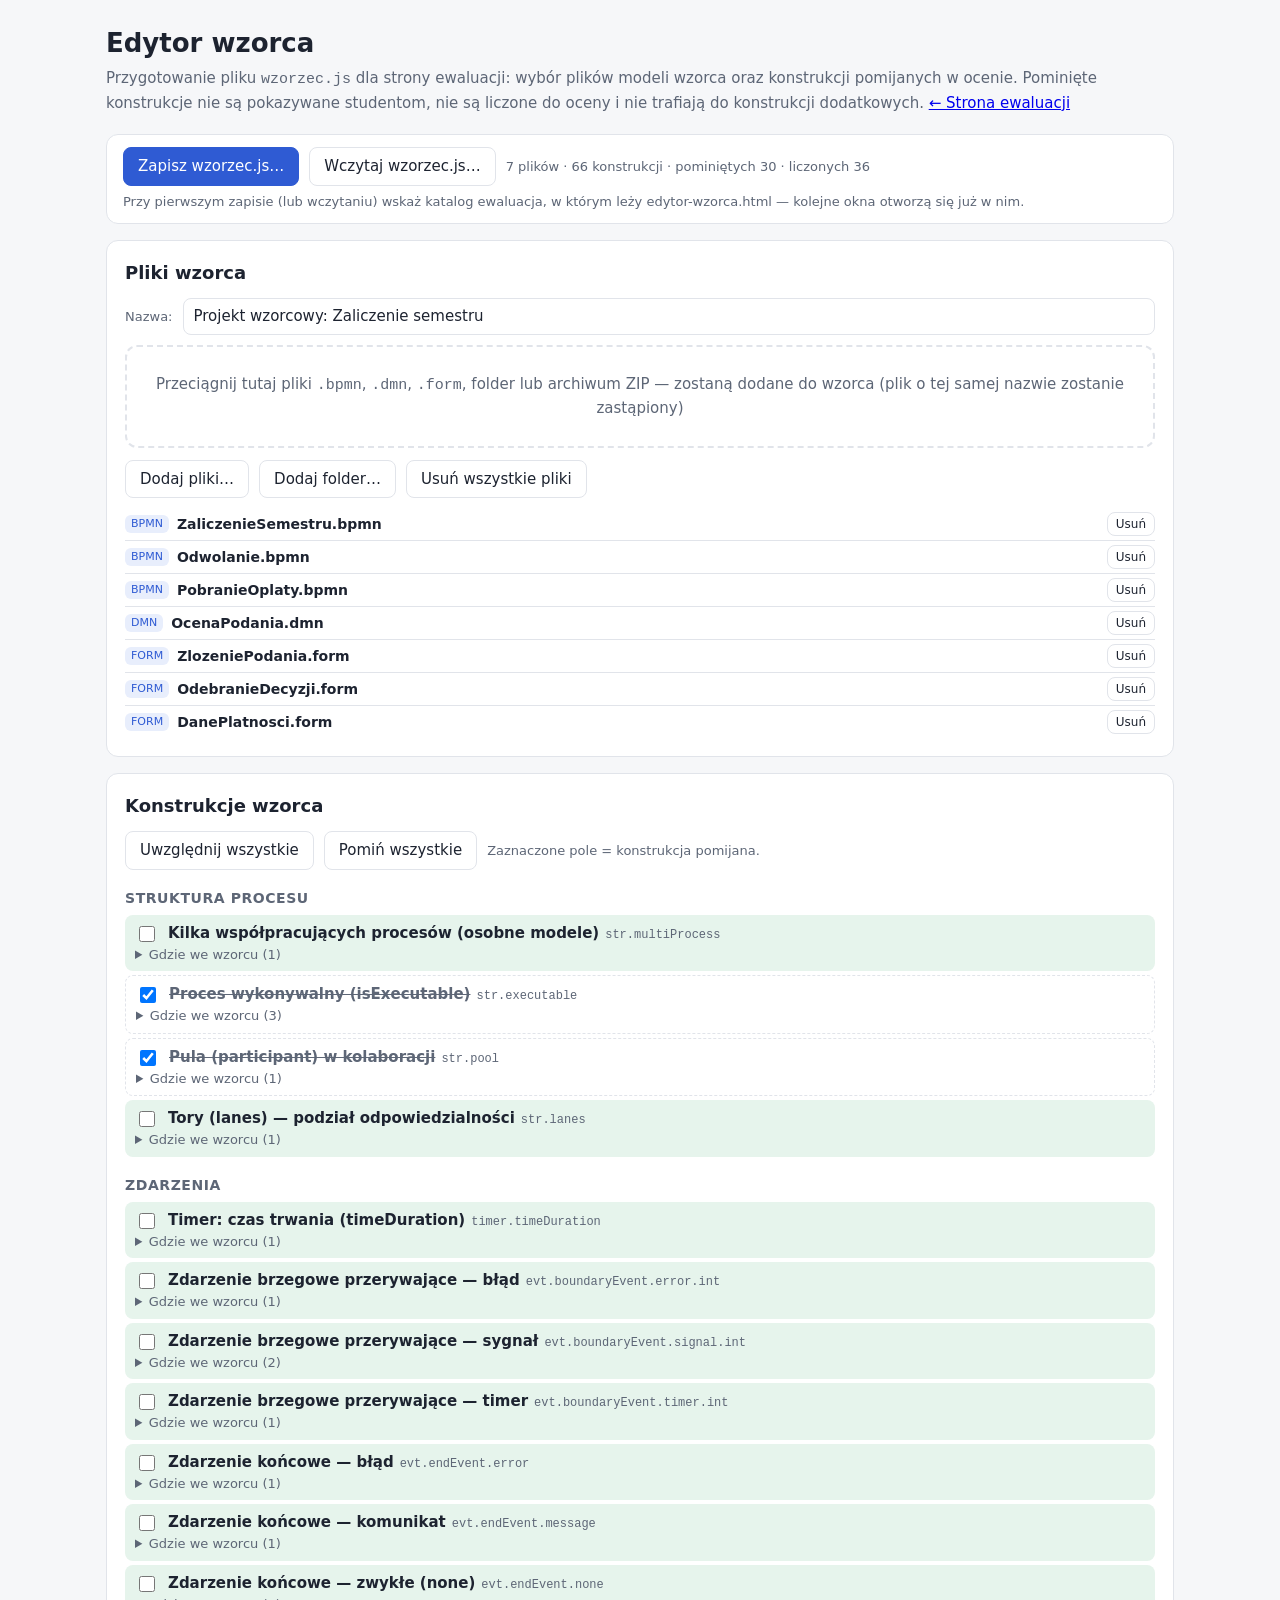
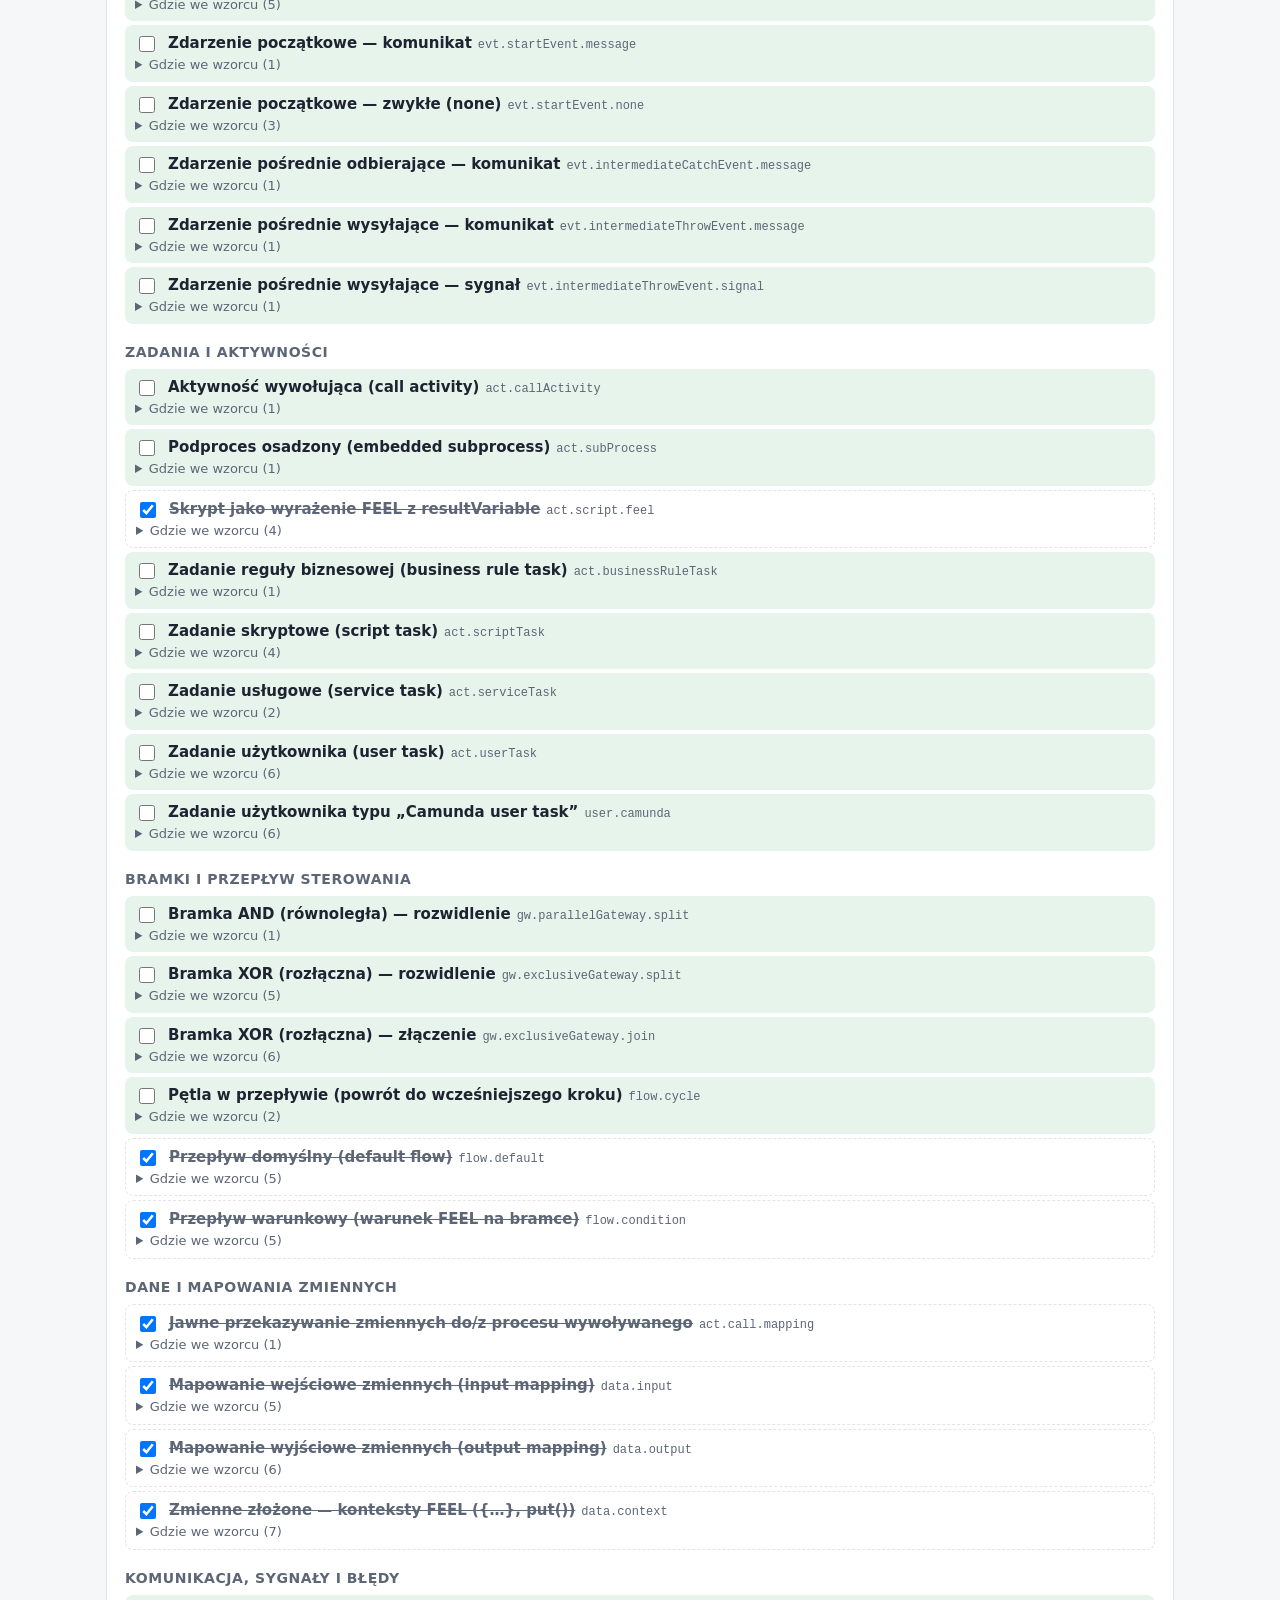
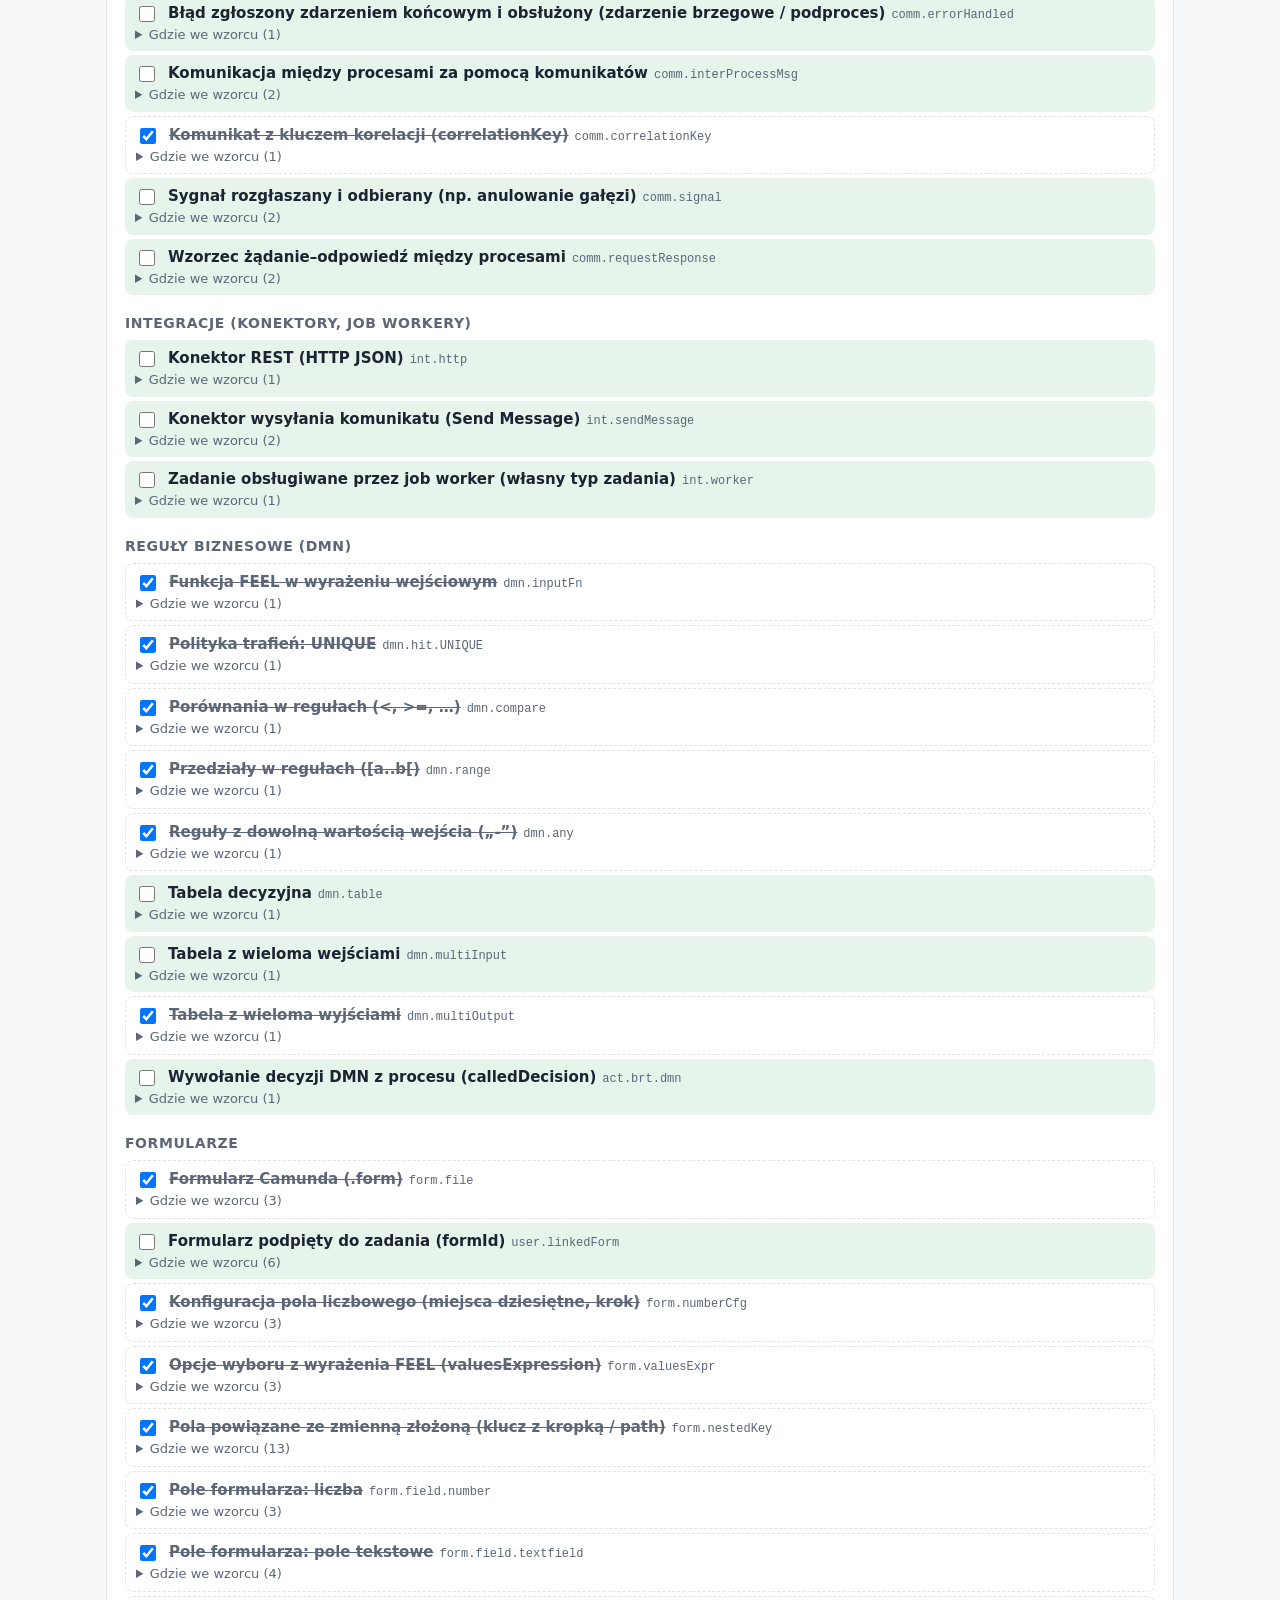
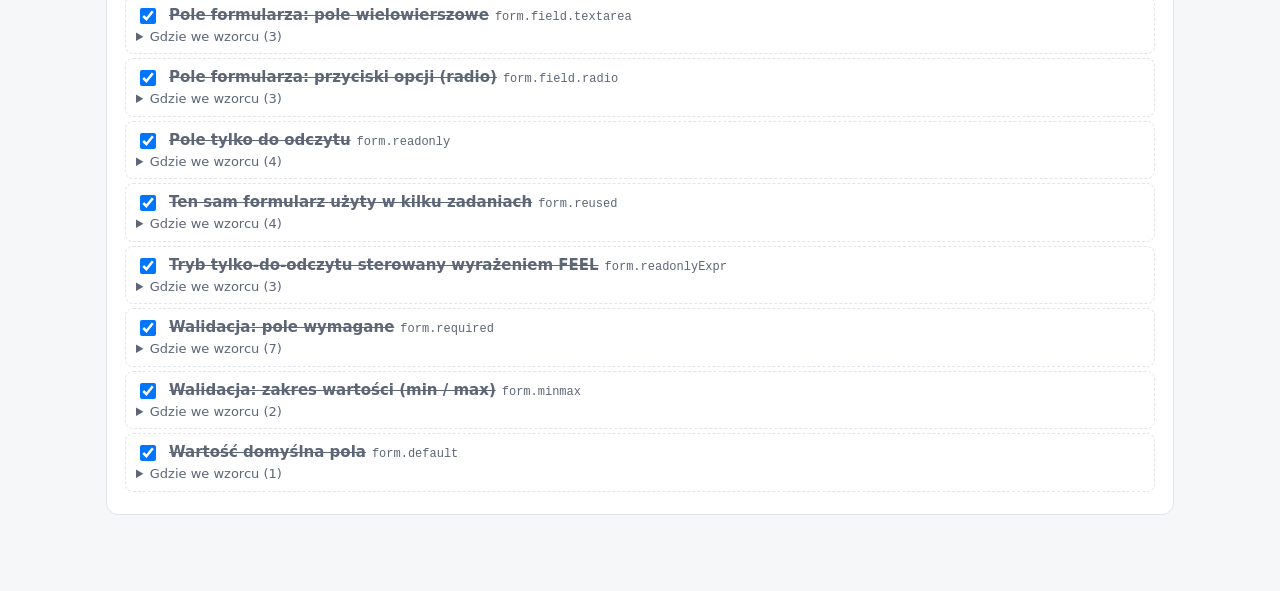
==== ewaluacja/edytor-wzorca.html @ 4341413c "ewaluacja" ====
<!doctype html>
<html lang="pl">
<head>
<meta charset="utf-8">
<meta name="viewport" content="width=device-width, initial-scale=1">
<title>Edytor wzorca</title>
<link rel="stylesheet" href="style.css">
</head>
<body>
<main>
  <h1>Edytor wzorca</h1>
  <p class="lead">Przygotowanie pliku <code>wzorzec.js</code> dla strony ewaluacji: wybór plików modeli wzorca oraz konstrukcji pomijanych w ocenie. Pominięte konstrukcje nie są pokazywane studentom, nie są liczone do oceny i nie trafiają do konstrukcji dodatkowych. <a href="index.html">← Strona ewaluacji</a></p>

  <div class="toolbar">
    <div class="row">
      <button type="button" class="primary" id="btnSave">Zapisz wzorzec.js…</button>
      <button type="button" id="btnOpen">Wczytaj wzorzec.js…</button>
      <input id="inJs" type="file" accept=".js">
      <span class="muted" id="summary"></span>
      <span class="dirty hidden" id="dirty">● niezapisane zmiany</span>
    </div>
    <div class="muted" id="saveInfo" style="margin-top:6px"></div>
    <div class="muted hidden" id="pathBox" style="margin-top:6px">
      Docelowy plik: <code id="targetPath"></code>
      <button type="button" id="btnCopyPath">Kopiuj ścieżkę</button>
      <span id="copyInfo"></span>
    </div>
    <details id="ffHelp" class="muted hidden" style="margin-top:6px">
      <summary>Jak wybrać miejsce zapisu w Firefoksie / Safari?</summary>
      <p><b>Firefox — włączenie pytania o miejsce zapisu:</b></p>
      <ol>
        <li>Otwórz <b>Ustawienia</b> (menu ☰ → Ustawienia) albo wpisz w pasku adresu <code>about:preferences#general</code>.</li>
        <li>W sekcji <b>Ogólne → Pliki i aplikacje → Pobieranie</b> zaznacz <b>„Pytaj, gdzie zapisać każdy plik”</b>.</li>
        <li>Wróć tutaj i kliknij <b>Zapisz wzorzec.js…</b>. Firefox nie pozwala stronie ustawić katalogu w oknie zapisu,
          dlatego przy kliknięciu strona <b>kopiuje do schowka pełną ścieżkę</b> pliku docelowego (pokazaną wyżej).
          W oknie zapisu wklej ją (Ctrl+V) w pole <b>Nazwa pliku</b>, naciśnij Enter i potwierdź zastąpienie pliku.</li>
        <li>Firefox zapamiętuje ostatnio użyty katalog, więc kolejne okna zwykle otworzą się już w <code>ewaluacja</code>
          (chyba że w międzyczasie zapiszesz coś w innym miejscu).</li>
      </ol>
      <p><b>Firefox — wyłączenie (powrót do zapisu w Pobranych):</b> w tym samym miejscu odznacz „Pytaj, gdzie zapisać każdy plik”
        (Firefox wróci do opcji „Zapisuj pliki do” z wybranym folderem).</p>
      <p><b>Safari:</b> Safari → Ustawienia → Ogólne → <b>Lokalizacja pobieranych plików</b>: ustaw „Pytaj przy każdym pobieraniu”,
        a po zapisie przywróć „Pobrane”.</p>
    </details>
  </div>

  <section class="card">
    <h2>Pliki wzorca</h2>
    <div class="row" style="margin-bottom:10px">
      <label for="nazwa" class="muted">Nazwa:</label>
      <input type="text" id="nazwa">
    </div>
    <div id="drop" class="drop">Przeciągnij tutaj pliki <code>.bpmn</code>, <code>.dmn</code>, <code>.form</code>, folder lub archiwum ZIP — zostaną dodane do wzorca (plik o tej samej nazwie zostanie zastąpiony)</div>
    <div class="row">
      <label class="btn" for="inFiles">Dodaj pliki…</label>
      <input id="inFiles" type="file" multiple accept=".bpmn,.dmn,.form,.zip">
      <label class="btn" for="inDir">Dodaj folder…</label>
      <input id="inDir" type="file" webkitdirectory multiple>
      <button type="button" id="btnClearFiles">Usuń wszystkie pliki</button>
    </div>
    <ul class="files" id="files"></ul>
    <div id="problems"></div>
  </section>

  <section class="card">
    <h2>Konstrukcje wzorca</h2>
    <div class="row" style="margin-bottom:6px">
      <button type="button" id="btnNone">Uwzględnij wszystkie</button>
      <button type="button" id="btnAll">Pomiń wszystkie</button>
      <span class="muted">Zaznaczone pole = konstrukcja pomijana.</span>
    </div>
    <div id="stale"></div>
    <div id="features"></div>
  </section>
</main>

<script src="wzorzec.js"></script>
<script src="analizator.js"></script>
<script src="wspolne.js"></script>
<script src="edytor-wzorca.js"></script>
</body>
</html>
---- ewaluacja/style.css ----
:root {
    --bg: #f6f7f9; --card: #ffffff; --text: #1d2330; --muted: #5d6676; --line: #e1e4ea;
    --accent: #2f5bd3; --accent-soft: #e8eefc;
    --miss: #b42318; --miss-soft: #fdecea; --ok: #18794e; --ok-soft: #e6f4ec; --extra: #8a4b00; --extra-soft: #fff3e0;
    --info: #6941c6; --info-soft: #f1ecfb;
  }
  @media (prefers-color-scheme: dark) {
    :root {
      --bg: #13161c; --card: #1c2029; --text: #e6e8ec; --muted: #9aa3b2; --line: #2d3340;
      --accent: #7c9bff; --accent-soft: #232c45;
      --miss: #ff8a80; --miss-soft: #3a1f1f; --ok: #6fd3a0; --ok-soft: #173126; --extra: #ffb86b; --extra-soft: #35281a;
      --info: #b9a2ff; --info-soft: #2a2340;
    }
  }
  * { box-sizing: border-box; }
  body { margin: 0; background: var(--bg); color: var(--text); font: 15px/1.5 system-ui, -apple-system, "Segoe UI", Roboto, sans-serif; }
  main { max-width: 1100px; margin: 0 auto; padding: 24px 16px 64px; }
  h1 { font-size: 26px; margin: 0 0 4px; }
  h2 { font-size: 18px; margin: 0 0 12px; }
  h3 { font-size: 14px; text-transform: uppercase; letter-spacing: .04em; color: var(--muted); margin: 18px 0 6px; }
  p.lead { color: var(--muted); margin: 0 0 20px; }
  .card { background: var(--card); border: 1px solid var(--line); border-radius: 12px; padding: 18px; margin-bottom: 16px; }
  .row { display: flex; gap: 10px; flex-wrap: wrap; align-items: center; }
  button, .btn { font: inherit; border: 1px solid var(--line); background: var(--card); color: var(--text); border-radius: 8px; padding: 7px 14px; cursor: pointer; }
  button.primary, .btn.primary { background: var(--accent); border-color: var(--accent); color: #fff; }
  button:hover, .btn:hover { filter: brightness(0.97); }
  input[type=file] { display: none; }
  .drop { border: 2px dashed var(--line); border-radius: 12px; padding: 26px; text-align: center; color: var(--muted); margin-bottom: 12px; transition: .15s; }
  .drop.over { border-color: var(--accent); background: var(--accent-soft); color: var(--text); }
  .files { list-style: none; padding: 0; margin: 10px 0 0; font-size: 14px; }
  .files li { display: flex; gap: 8px; align-items: center; padding: 4px 0; border-bottom: 1px solid var(--line); }
  .files li:last-child { border-bottom: 0; }
  .files .path { color: var(--muted); font-size: 12px; overflow-wrap: anywhere; }
  .files .tag { font-size: 11px; padding: 1px 6px; border-radius: 6px; background: var(--accent-soft); color: var(--accent); }
  .files .note { font-size: 12px; color: var(--extra); }
  .tiles { display: grid; grid-template-columns: repeat(auto-fit, minmax(170px, 1fr)); gap: 12px; margin-bottom: 16px; }
  .tile { background: var(--card); border: 1px solid var(--line); border-radius: 12px; padding: 14px 16px; }
  .tile .v { font-size: 30px; font-weight: 650; line-height: 1.1; font-variant-numeric: tabular-nums; }
  .tile .l { color: var(--muted); font-size: 13px; }
  .tile.grade .v { color: var(--accent); }
  .tile.miss .v { color: var(--miss); } .tile.extra .v { color: var(--extra); } .tile.ok .v { color: var(--ok); }
  .bar { height: 8px; border-radius: 4px; background: var(--line); overflow: hidden; margin-top: 8px; }
  .bar > span { display: block; height: 100%; background: var(--accent); }
  .feat { display: grid; grid-template-columns: 1fr; padding: 7px 10px; border-radius: 8px; margin: 4px 0; }
  .feat.miss { background: var(--miss-soft); } .feat.extra { background: var(--extra-soft); } .feat.ok { background: var(--ok-soft); }
  .feat.unscored { opacity: .75; }
  .feat .name { font-weight: 550; }
  .feat .badge { font-size: 11px; font-weight: 500; padding: 1px 6px; border-radius: 6px; background: var(--info-soft); color: var(--info); margin-left: 6px; }
  .feat details { font-size: 13px; color: var(--muted); }
  .feat summary { cursor: pointer; }
  .feat ul { margin: 4px 0 2px; padding-left: 18px; }
  .feat li { overflow-wrap: anywhere; }
  .empty { color: var(--muted); font-style: italic; }
  table { border-collapse: collapse; width: 100%; font-size: 14px; }
  th, td { text-align: left; padding: 6px 8px; border-bottom: 1px solid var(--line); }
  td.num, th.num { text-align: right; font-variant-numeric: tabular-nums; }
  .tabs { display: flex; gap: 6px; flex-wrap: wrap; margin-bottom: 12px; }
  .tabs button[aria-selected=true] { background: var(--accent); color: #fff; border-color: var(--accent); }
  .problems li { margin: 4px 0; overflow-wrap: anywhere; }
  .problems .f { color: var(--muted); font-size: 12px; }
  details.teacher > summary { cursor: pointer; font-weight: 600; }
  .muted { color: var(--muted); font-size: 13px; }
  .hidden { display: none !important; }
  @media print {
    body { background: #fff; } .noprint { display: none !important; } .card, .tile { border-color: #ccc; break-inside: avoid; }
    .feat details { display: block; } .tab-panel { display: block !important; }
  }
  /* edytor wzorca */
  .feat .head { display: flex; gap: 10px; align-items: flex-start; }
  .feat .head input { margin-top: 4px; width: 16px; height: 16px; flex: none; }
  .feat .head label { cursor: pointer; flex: 1; }
  .feat .key { font-size: 12px; color: var(--muted); font-family: ui-monospace, Consolas, monospace; margin-left: 6px; }
  .feat.skipped { background: transparent; border: 1px dashed var(--line); }
  .feat.skipped .name { text-decoration: line-through; color: var(--muted); }
  .toolbar { position: sticky; top: 0; z-index: 2; background: var(--card); border: 1px solid var(--line); border-radius: 12px; padding: 12px 16px; margin-bottom: 16px; }
  .dirty { color: var(--extra); font-size: 13px; }
  input[type=text] { font: inherit; padding: 6px 10px; border: 1px solid var(--line); border-radius: 8px; background: var(--card); color: var(--text); min-width: 0; flex: 1 1 260px; }
  .files button.rm { padding: 2px 8px; margin-left: auto; font-size: 12px; }
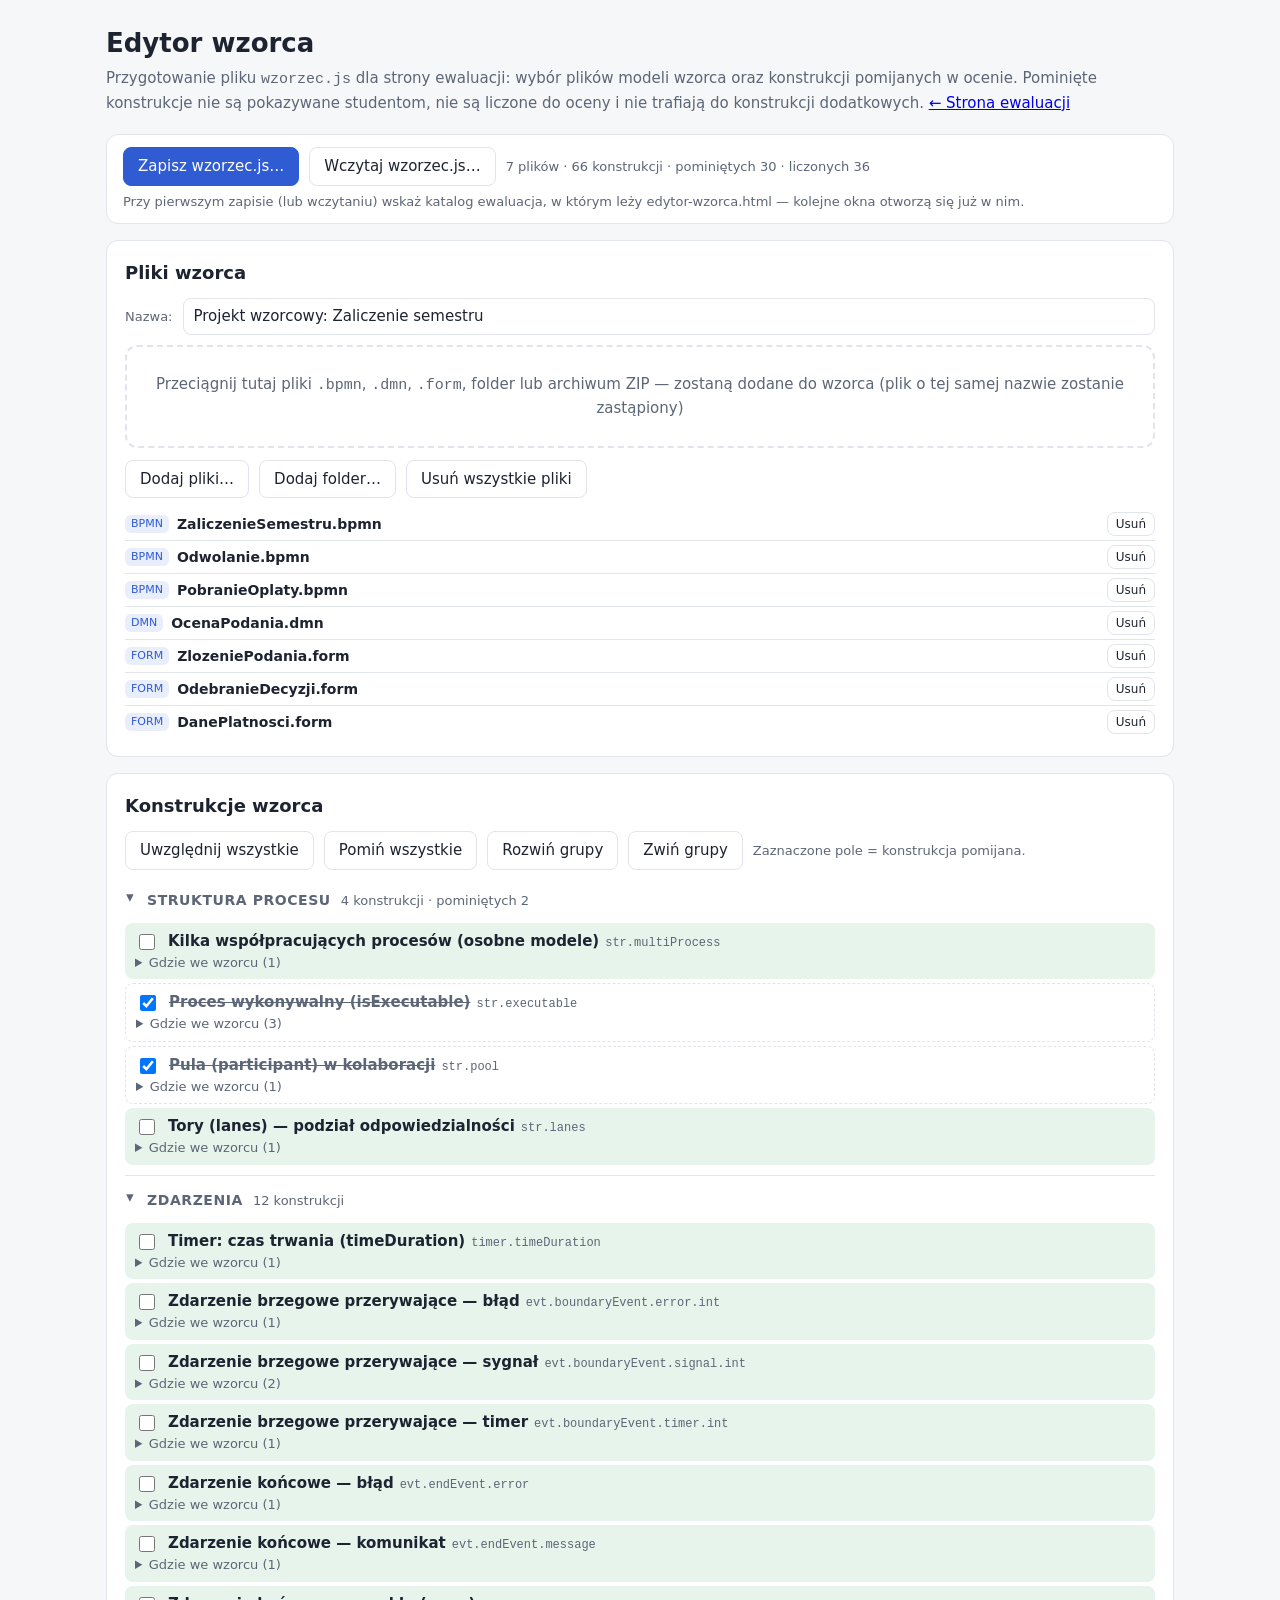
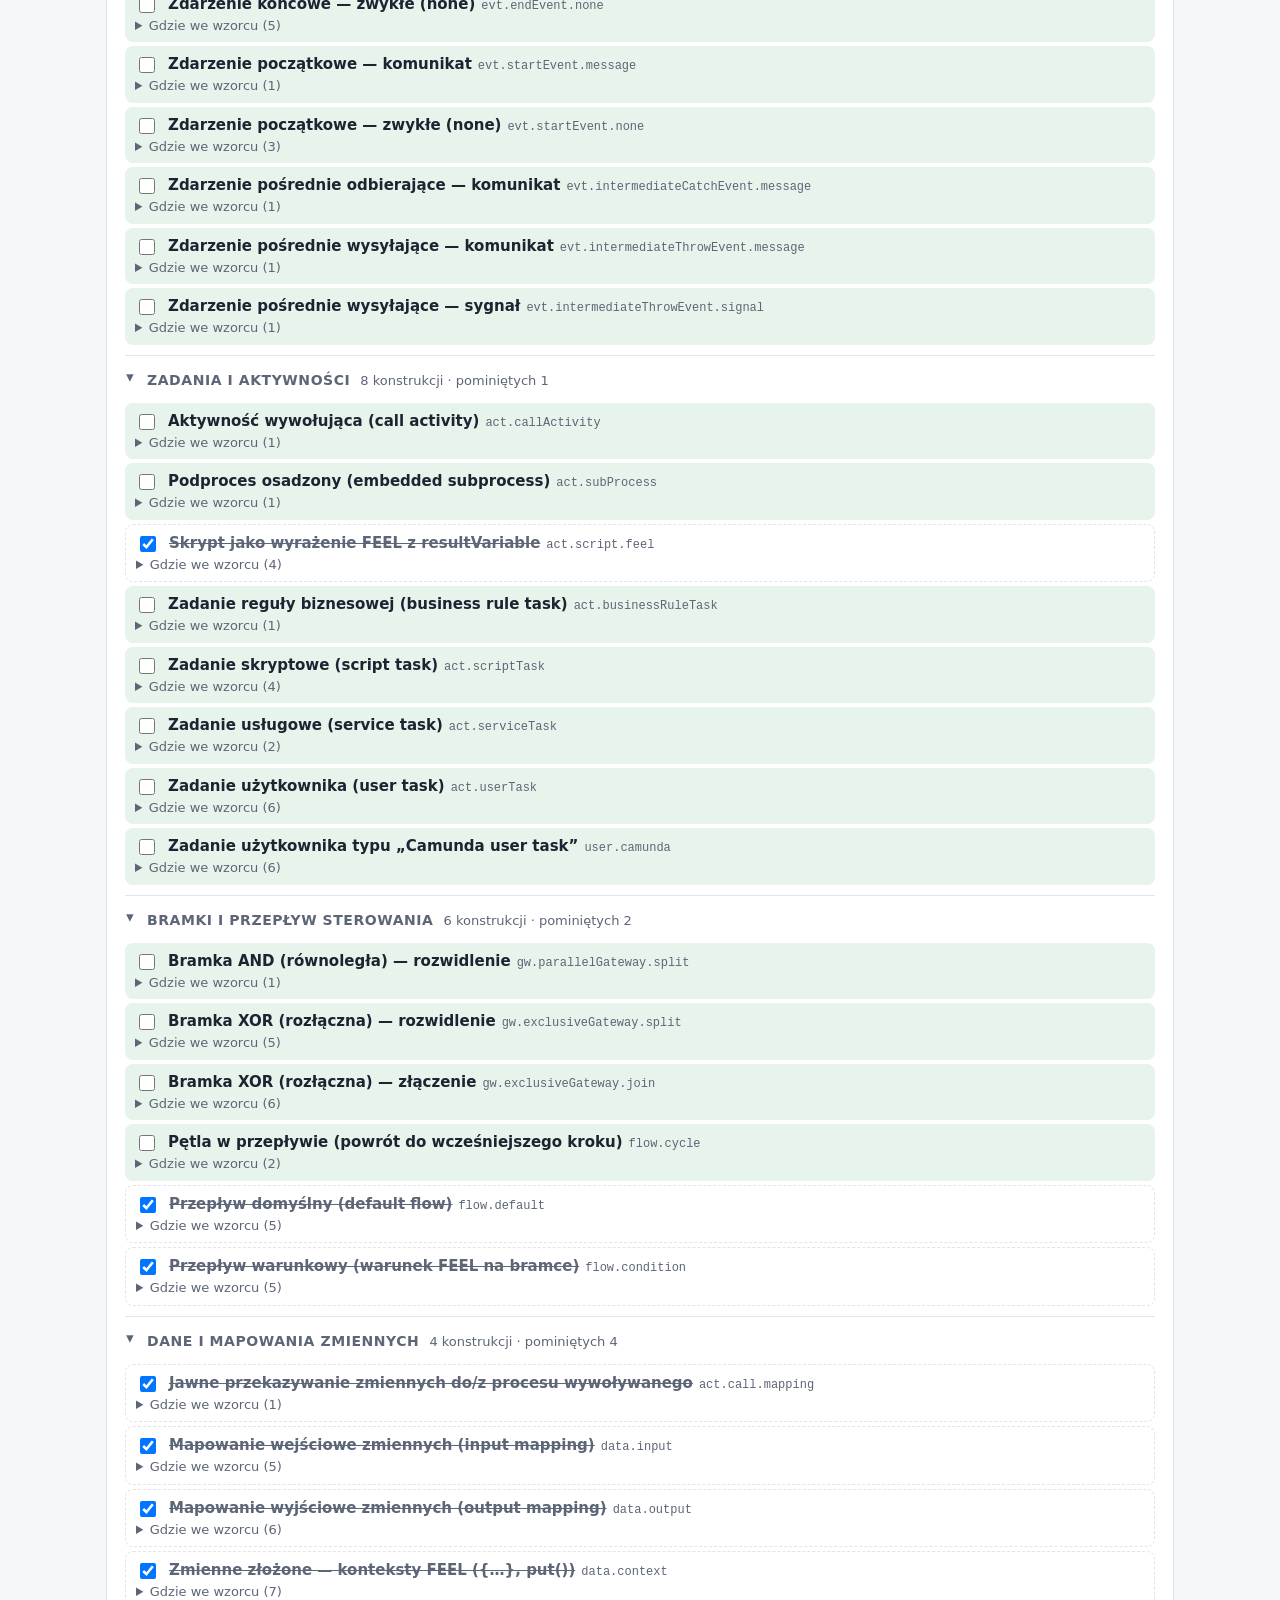
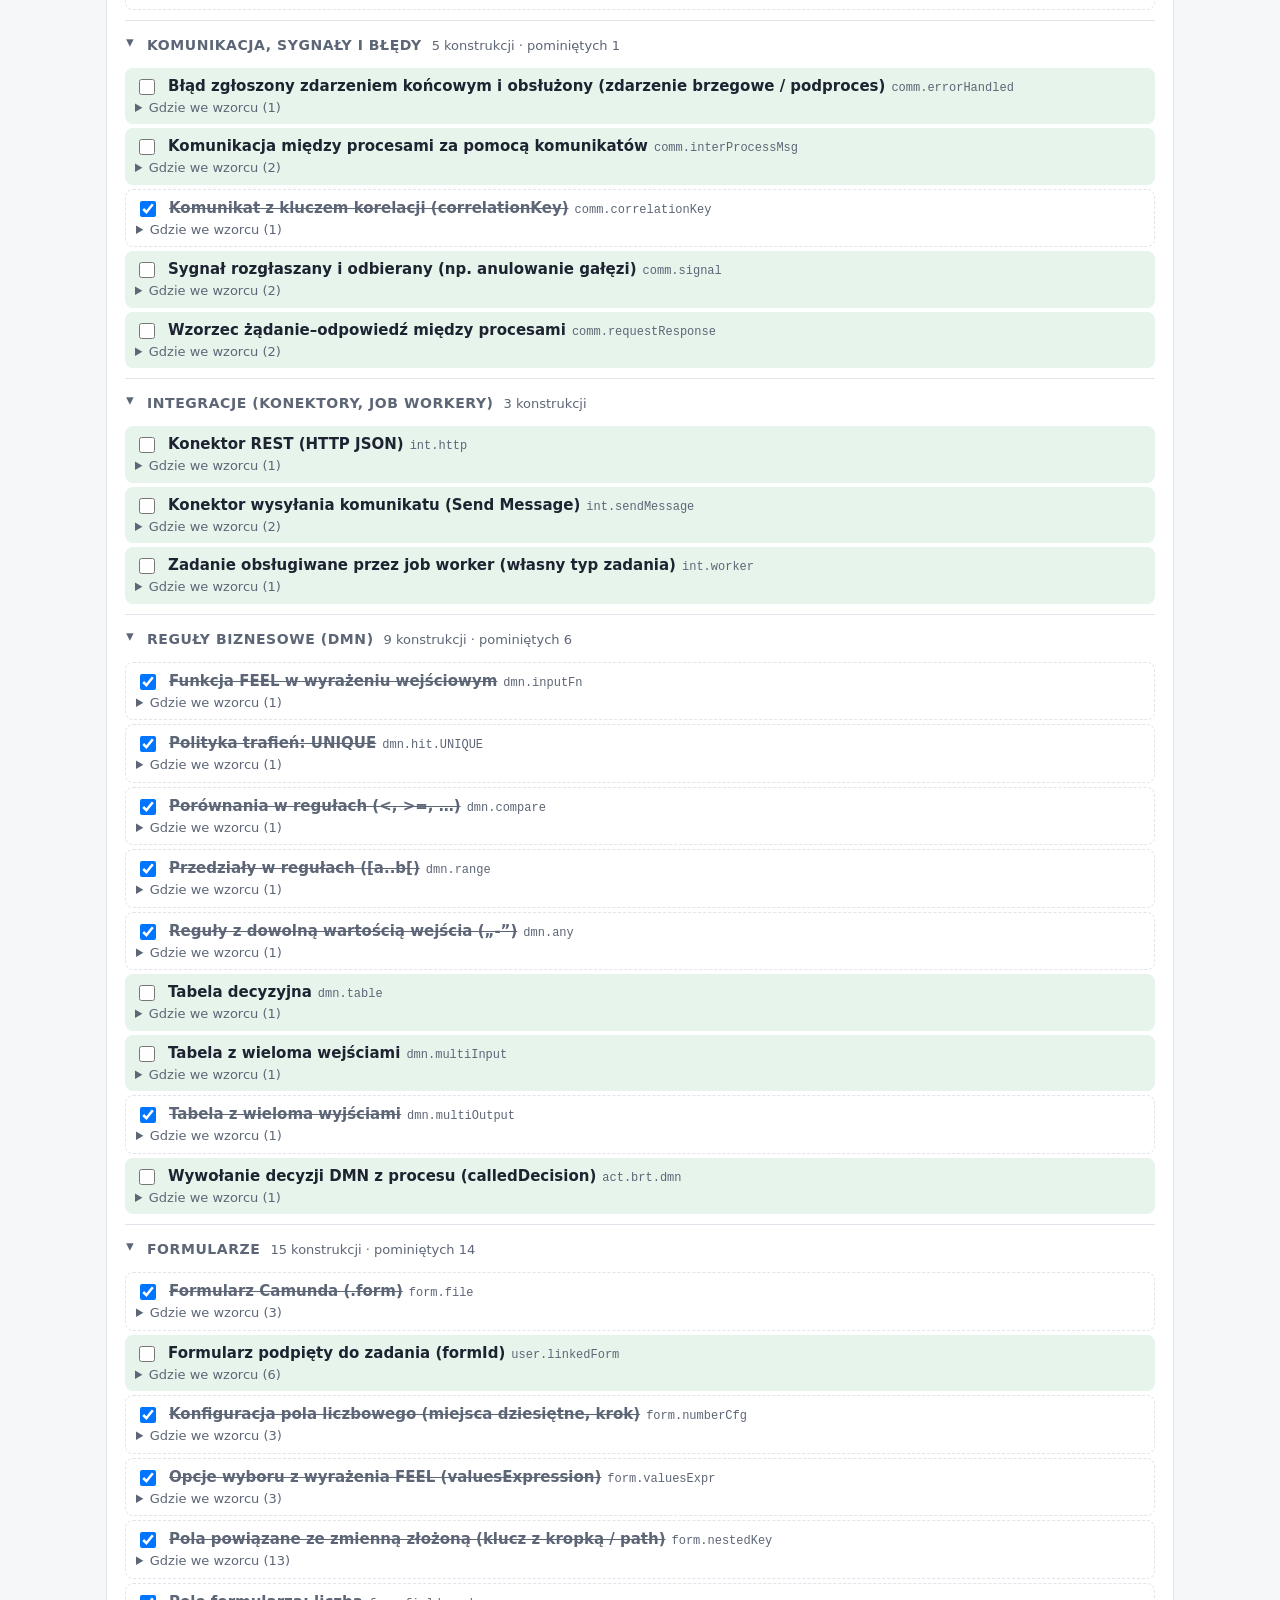
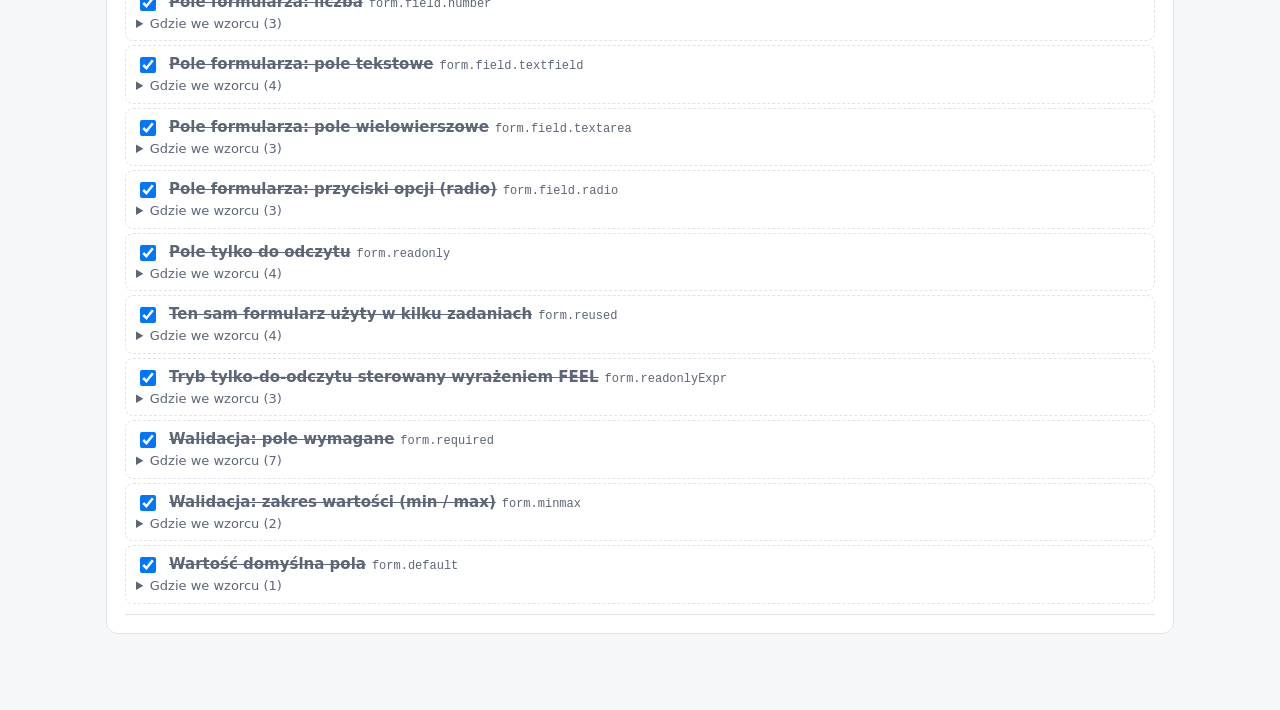
==== commit 154ffa90: "zwijane grupy konstrukcji wzorca Grupy w edytorze wzorca i na liście wzorca w index.html można zwija" ====
--- a/ewaluacja/edytor-wzorca.html
+++ b/ewaluacja/edytor-wzorca.html
@@ -67,6 +67,8 @@
     <div class="row" style="margin-bottom:6px">
       <button type="button" id="btnNone">Uwzględnij wszystkie</button>
       <button type="button" id="btnAll">Pomiń wszystkie</button>
+      <button type="button" id="btnExpand">Rozwiń grupy</button>
+      <button type="button" id="btnCollapse">Zwiń grupy</button>
       <span class="muted">Zaznaczone pole = konstrukcja pomijana.</span>
     </div>
     <div id="stale"></div>
--- a/ewaluacja/style.css
+++ b/ewaluacja/style.css
@@ -76,3 +76,12 @@
   .dirty { color: var(--extra); font-size: 13px; }
   input[type=text] { font: inherit; padding: 6px 10px; border: 1px solid var(--line); border-radius: 8px; background: var(--card); color: var(--text); min-width: 0; flex: 1 1 260px; }
   .files button.rm { padding: 2px 8px; margin-left: auto; font-size: 12px; }
+  /* zwijane grupy konstrukcji */
+  details.fgroup { border-bottom: 1px solid var(--line); padding-bottom: 6px; }
+  details.fgroup > summary { cursor: pointer; display: flex; align-items: baseline; gap: 10px; list-style: none; padding: 4px 0; }
+  details.fgroup > summary::-webkit-details-marker { display: none; }
+  details.fgroup > summary::before { content: '▸'; color: var(--muted); width: 12px; transition: transform .15s; }
+  details.fgroup[open] > summary::before { transform: rotate(90deg); }
+  details.fgroup > summary h3 { margin: 10px 0 4px; }
+  details.fgroup .ginfo { color: var(--muted); font-size: 13px; }
+  @media print { details.fgroup > summary::before { display: none; } }
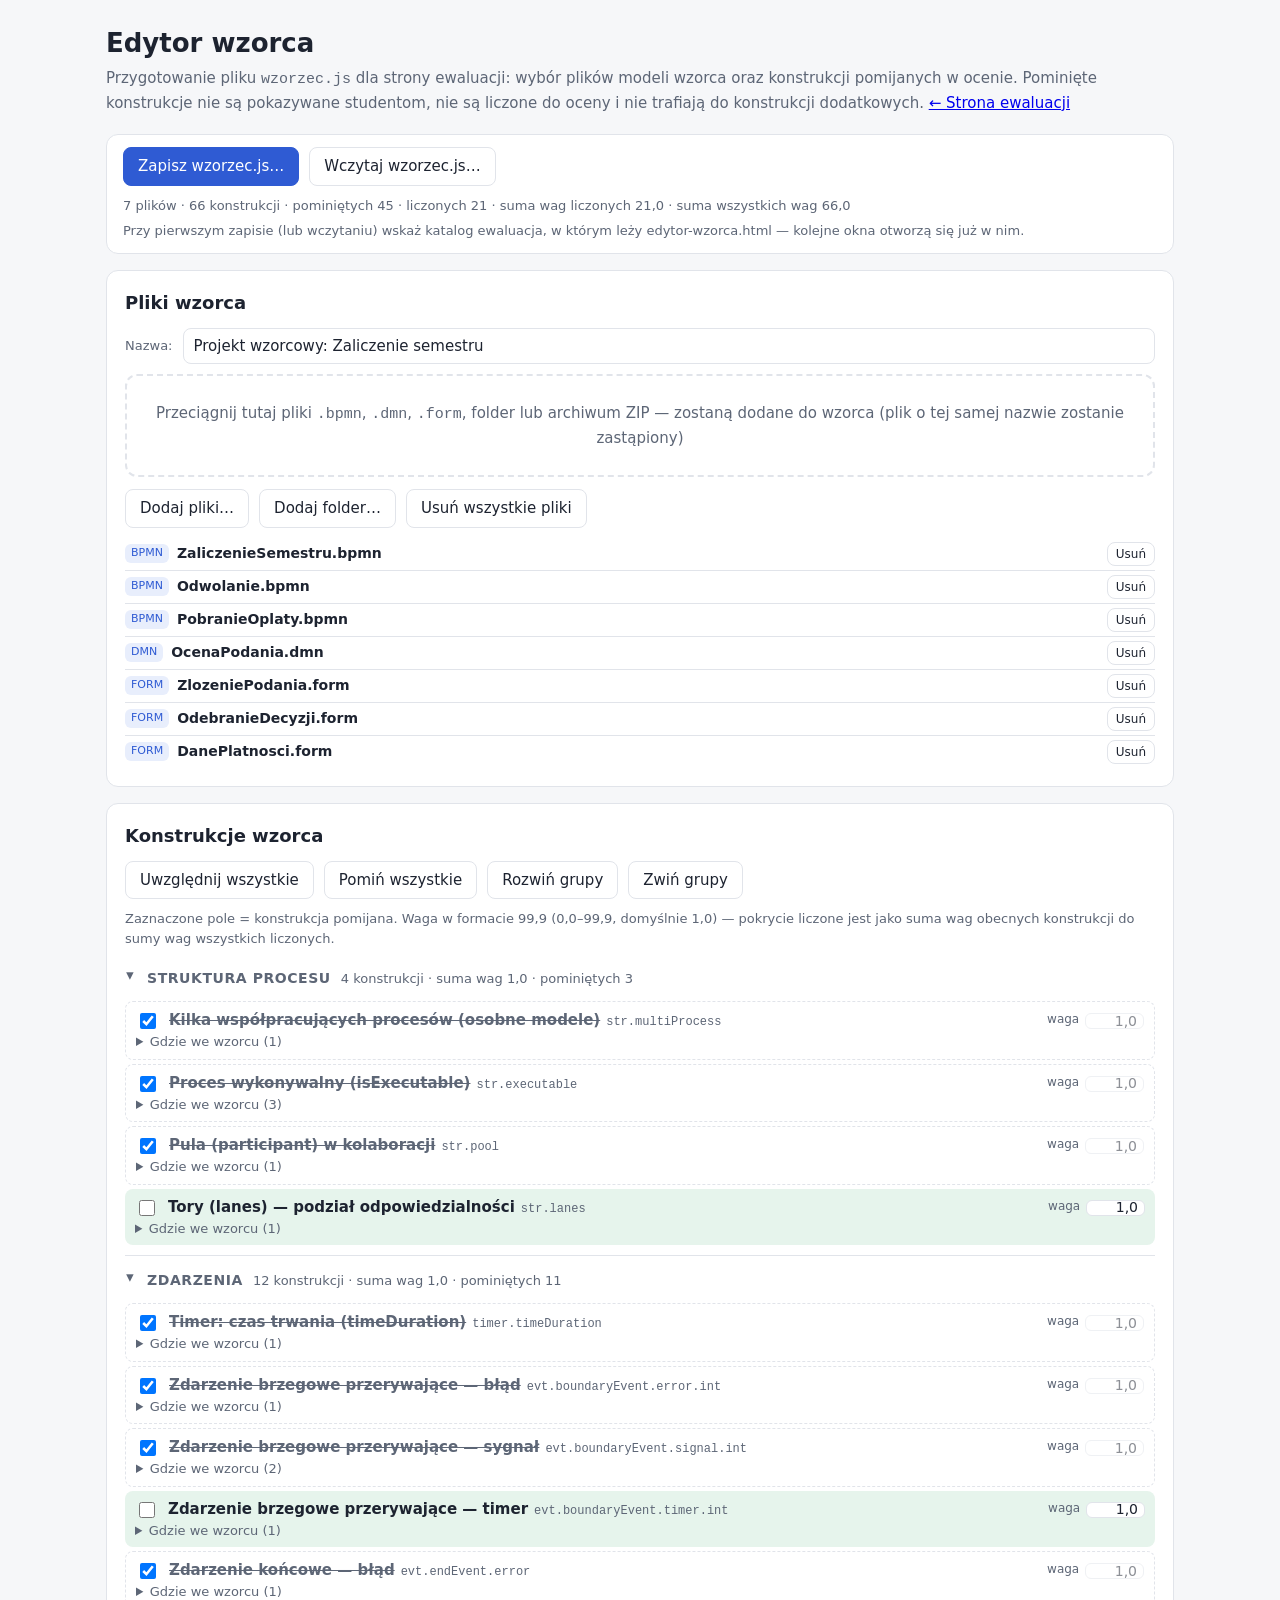
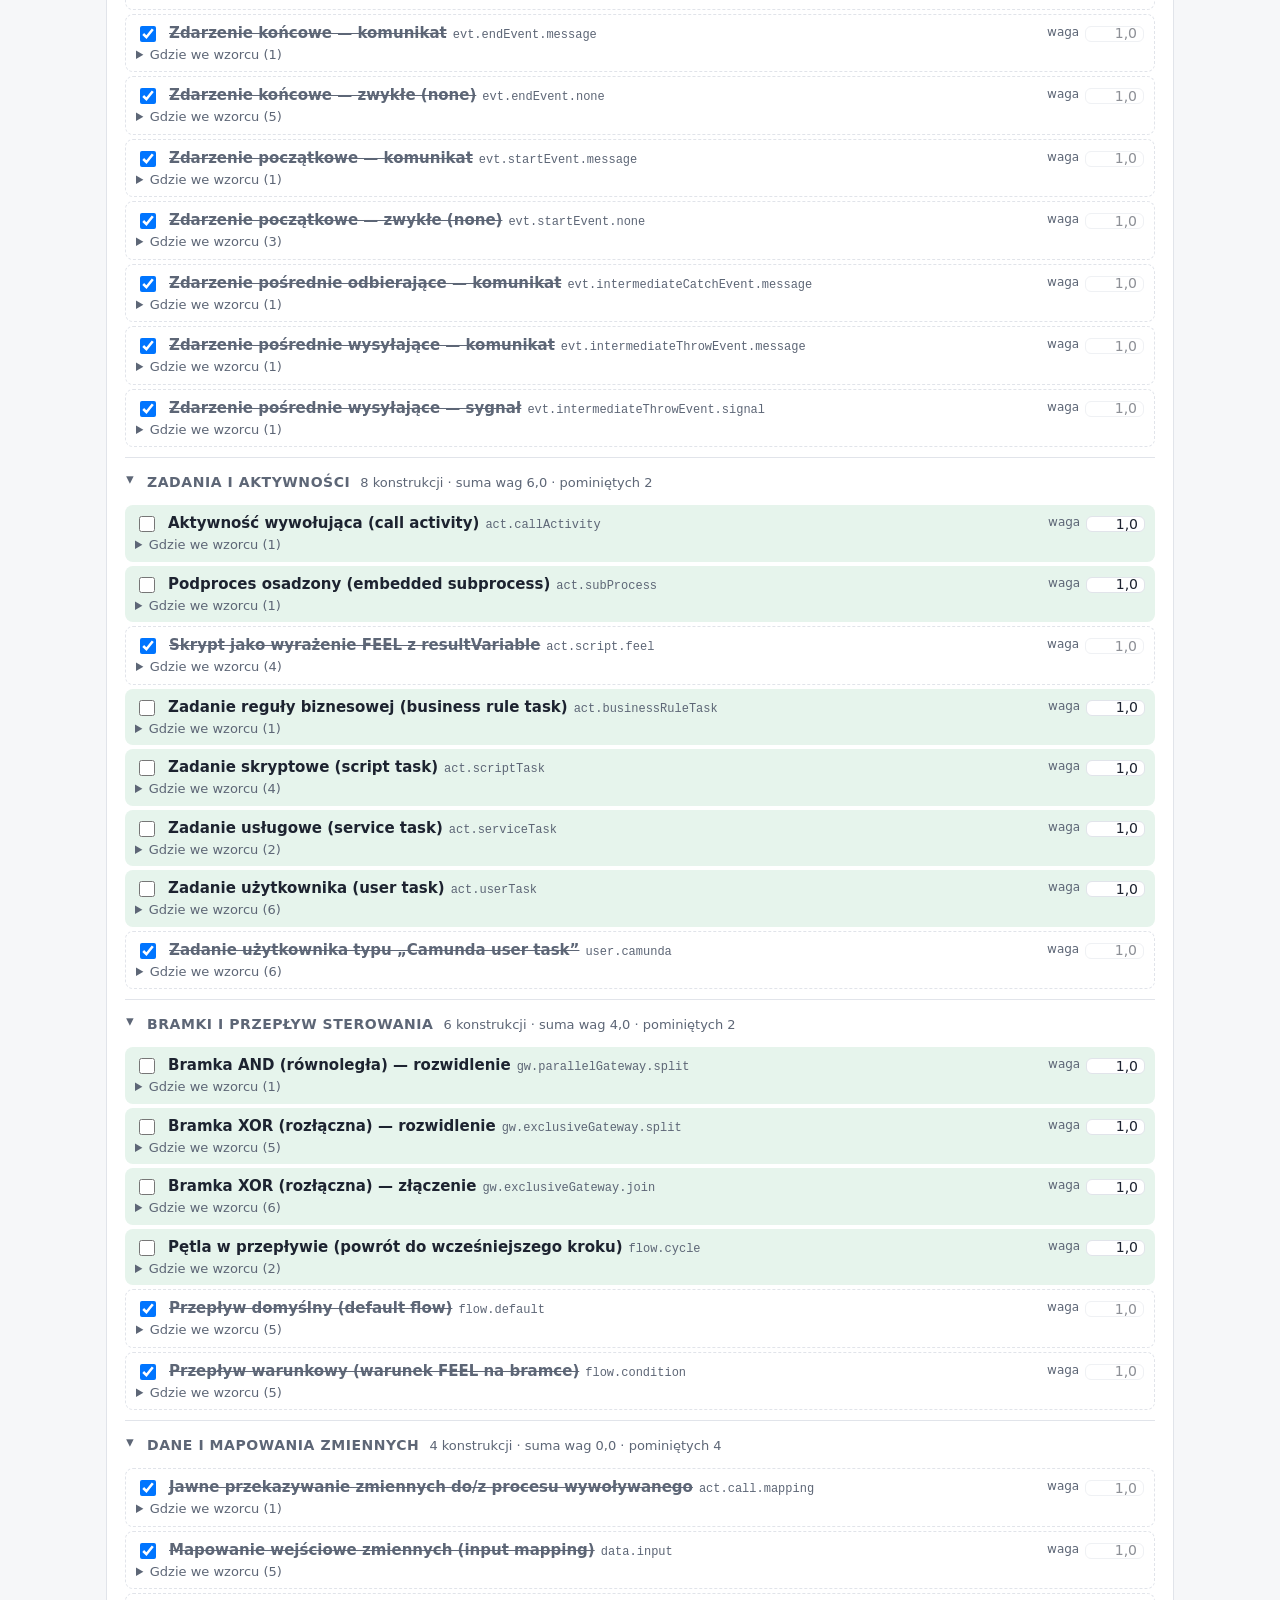
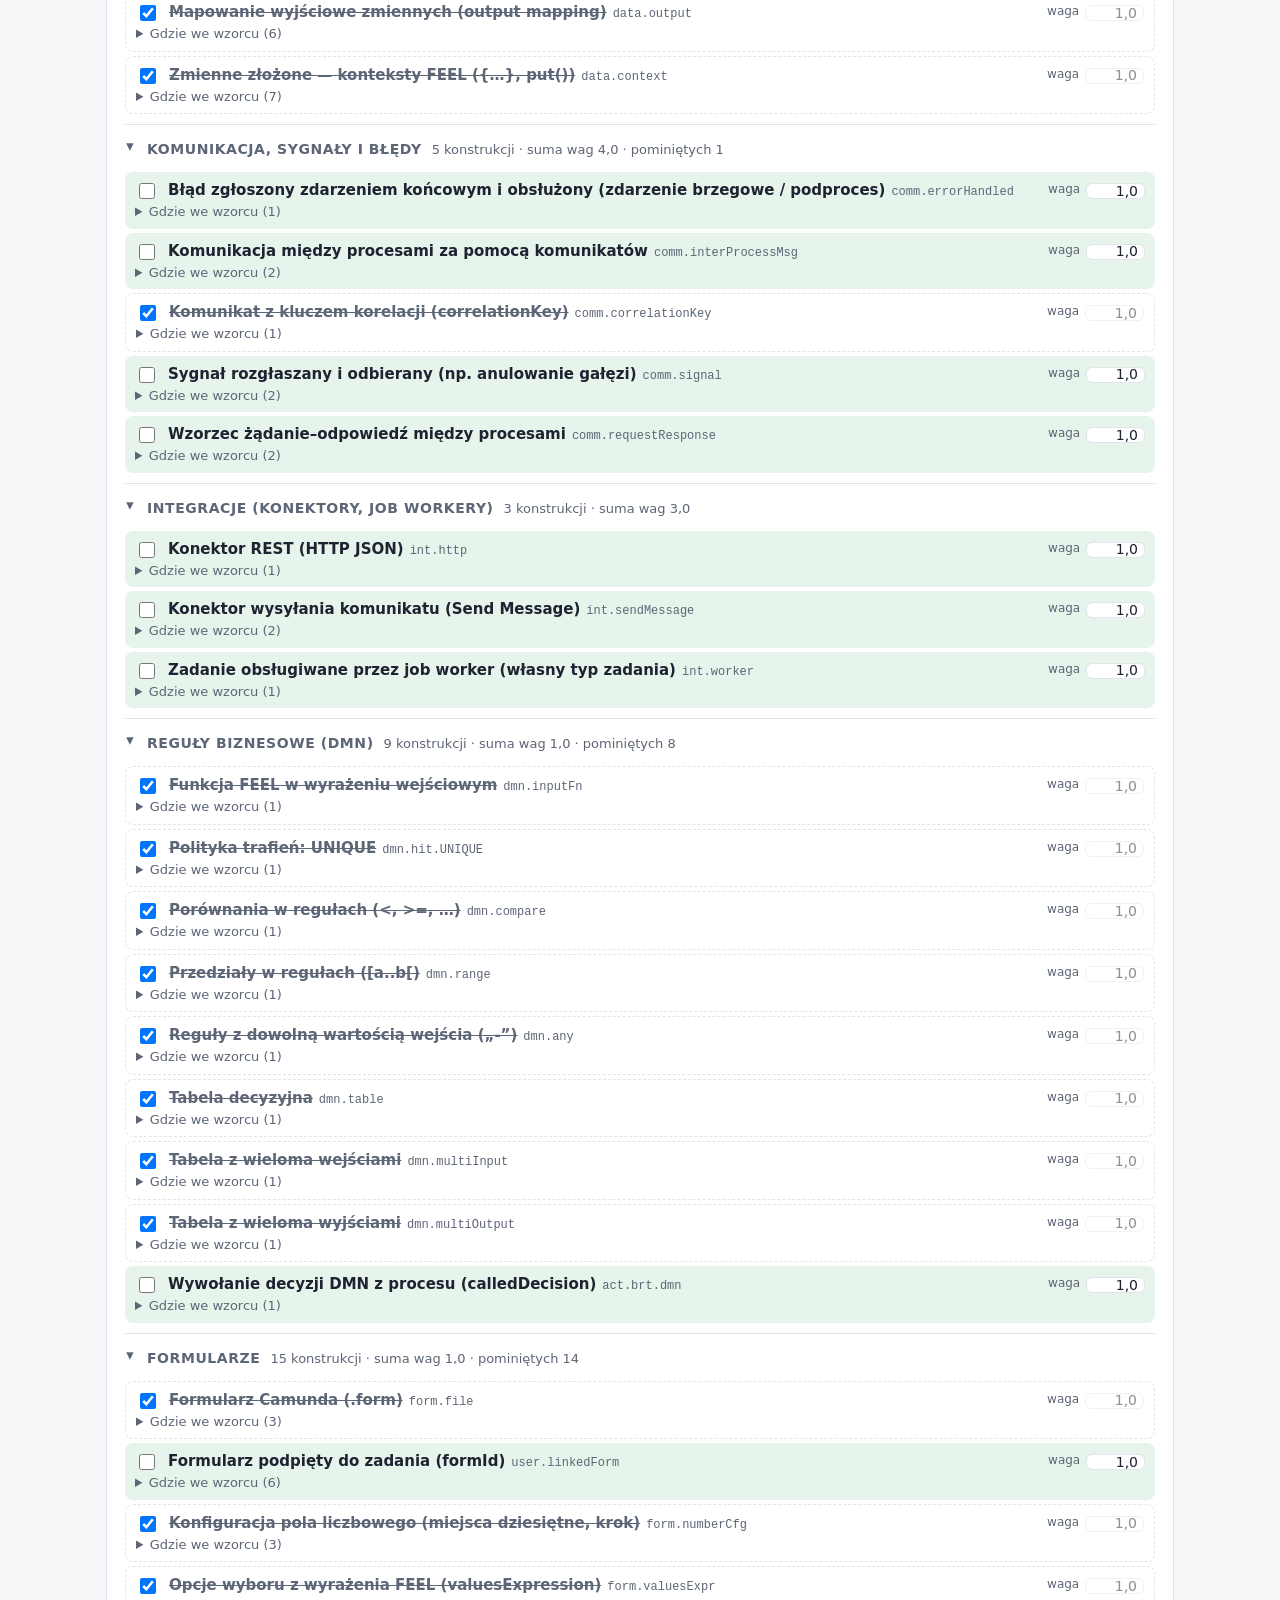
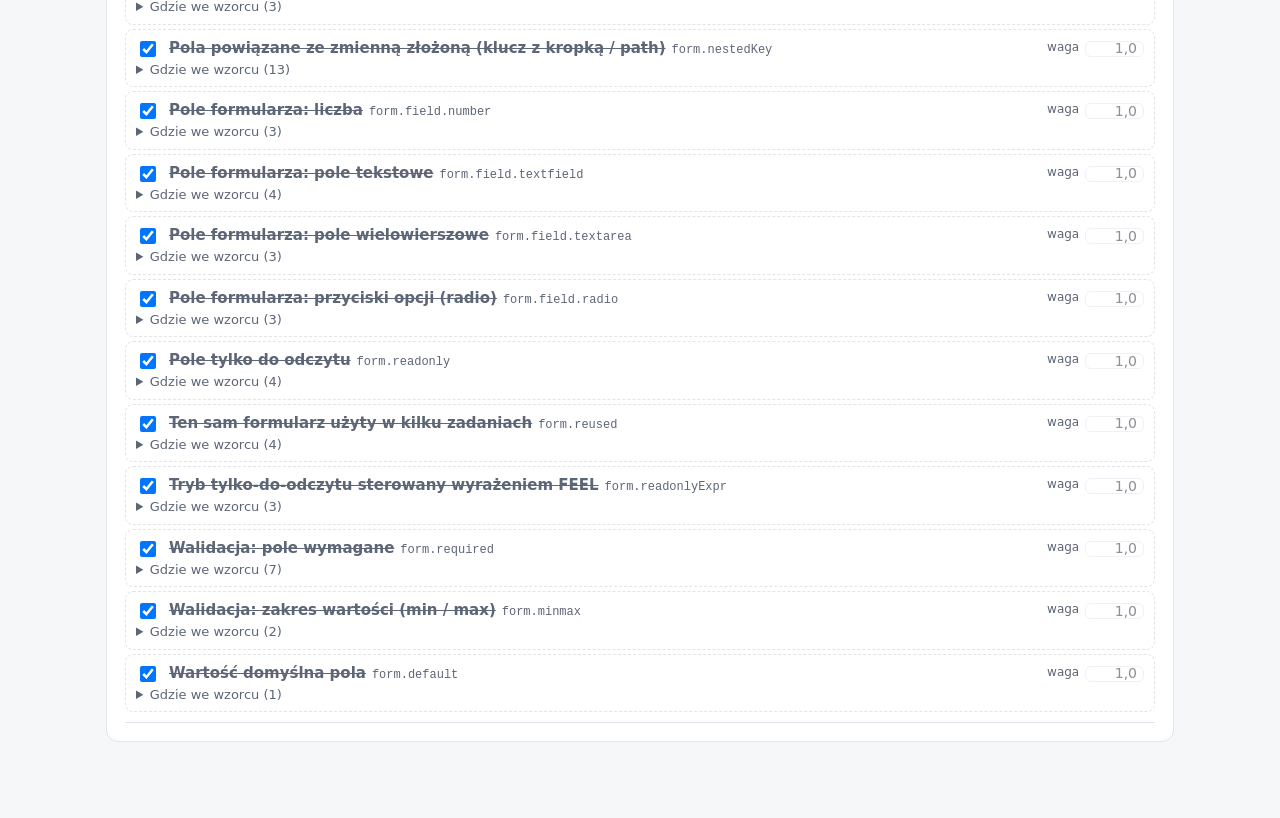
==== commit 5187a0b1: "wagi konstrukcji wzorca i ważone pokrycie - edytor wzorca: wagi w formacie 99,9 (domyślnie 1,0) z wa" ====
--- a/ewaluacja/edytor-wzorca.html
+++ b/ewaluacja/edytor-wzorca.html
@@ -69,7 +69,7 @@
       <button type="button" id="btnAll">Pomiń wszystkie</button>
       <button type="button" id="btnExpand">Rozwiń grupy</button>
       <button type="button" id="btnCollapse">Zwiń grupy</button>
-      <span class="muted">Zaznaczone pole = konstrukcja pomijana.</span>
+      <span class="muted">Zaznaczone pole = konstrukcja pomijana. Waga w formacie 99,9 (0,0–99,9, domyślnie 1,0) — pokrycie liczone jest jako suma wag obecnych konstrukcji do sumy wag wszystkich liczonych.</span>
     </div>
     <div id="stale"></div>
     <div id="features"></div>
--- a/ewaluacja/style.css
+++ b/ewaluacja/style.css
@@ -85,3 +85,13 @@
   details.fgroup > summary h3 { margin: 10px 0 4px; }
   details.fgroup .ginfo { color: var(--muted); font-size: 13px; }
   @media print { details.fgroup > summary::before { display: none; } }
+  /* wagi konstrukcji */
+  .wagabox { display: flex; align-items: center; gap: 6px; flex: none; font-size: 12px; color: var(--muted); }
+  .wagabox input.waga { width: 4.2em; font: inherit; font-size: 14px; text-align: right; padding: 2px 6px; border: 1px solid var(--line); border-radius: 6px; background: var(--card); color: var(--text); font-variant-numeric: tabular-nums; }
+  .wagabox input.waga.changed { border-color: var(--accent); color: var(--accent); font-weight: 600; }
+  .wagabox input.waga.invalid { border-color: var(--miss); background: var(--miss-soft); }
+  .wagabox input.waga:disabled { opacity: .5; }
+  /* długie klucze nie mogą poszerzać strony na wąskich ekranach */
+  .feat { grid-template-columns: minmax(0, 1fr); }
+  .feat .head label { min-width: 0; overflow-wrap: anywhere; }
+  .feat .key { overflow-wrap: anywhere; }
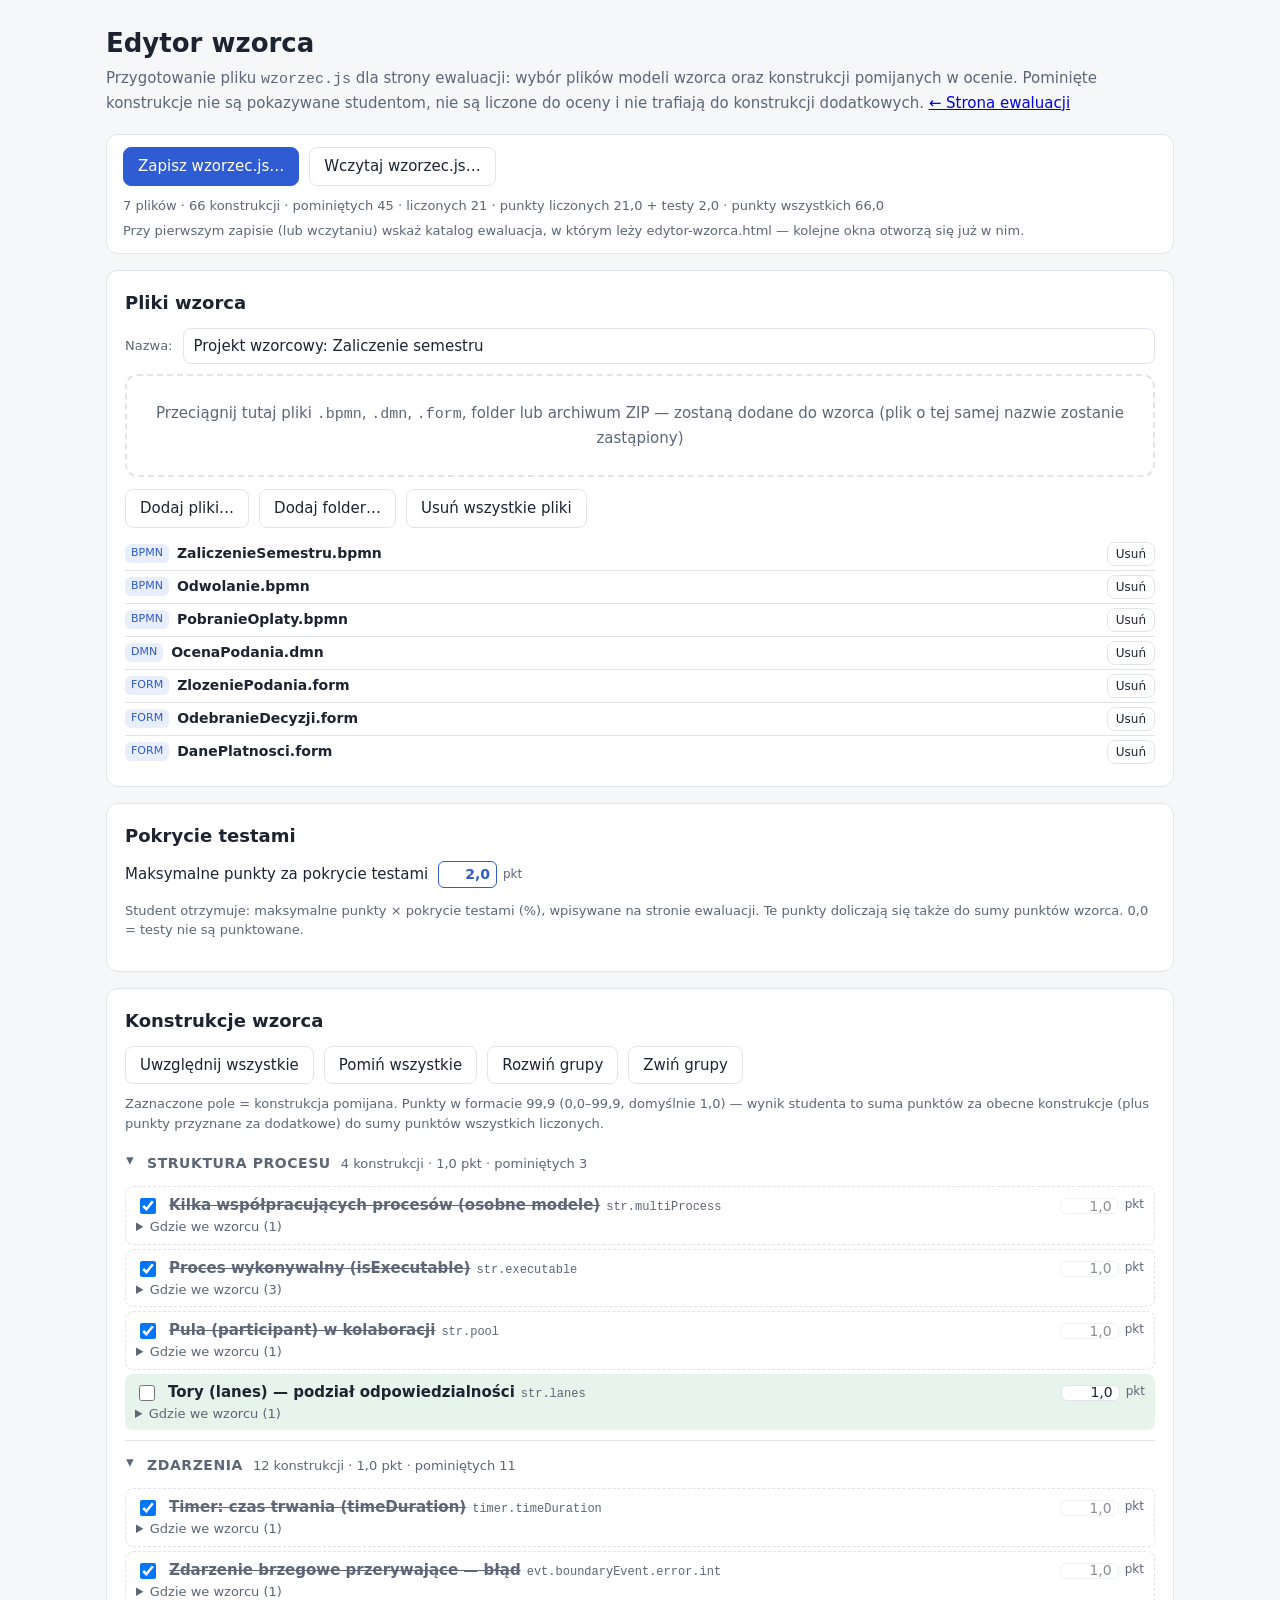
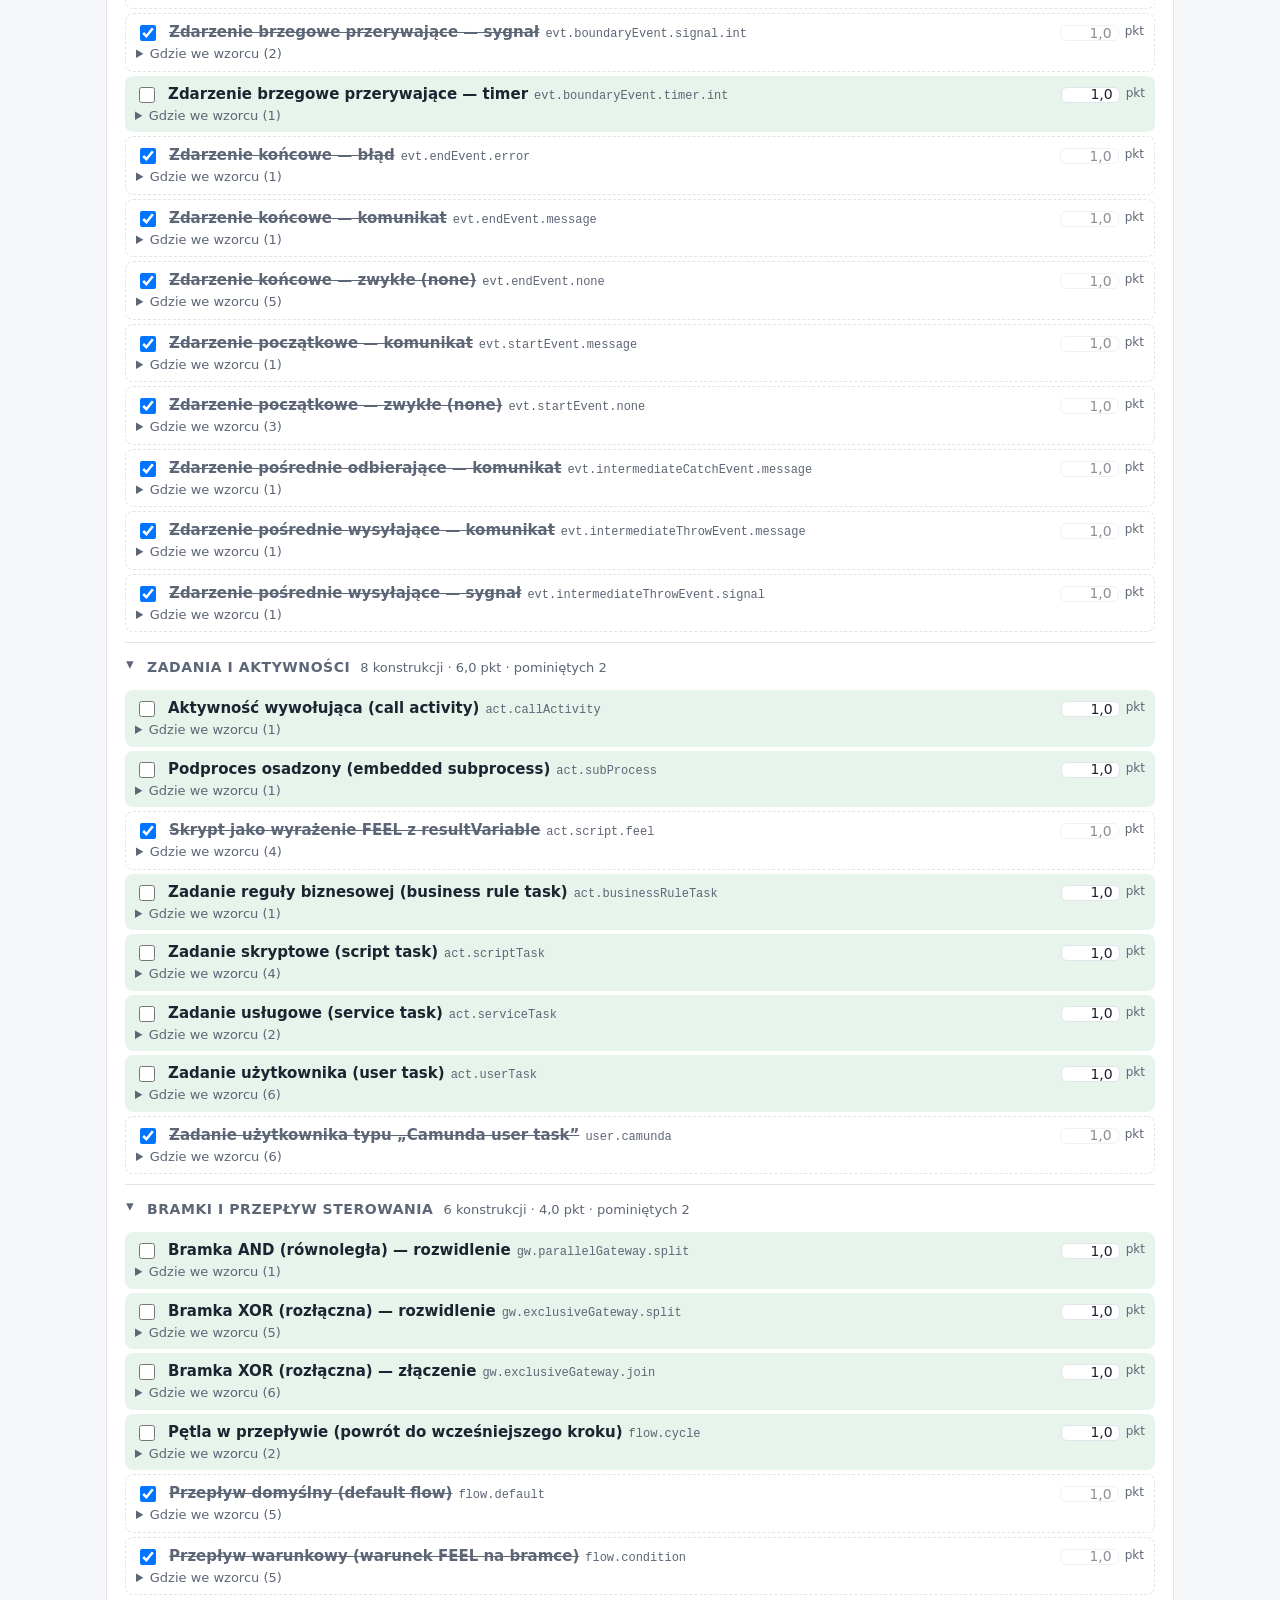
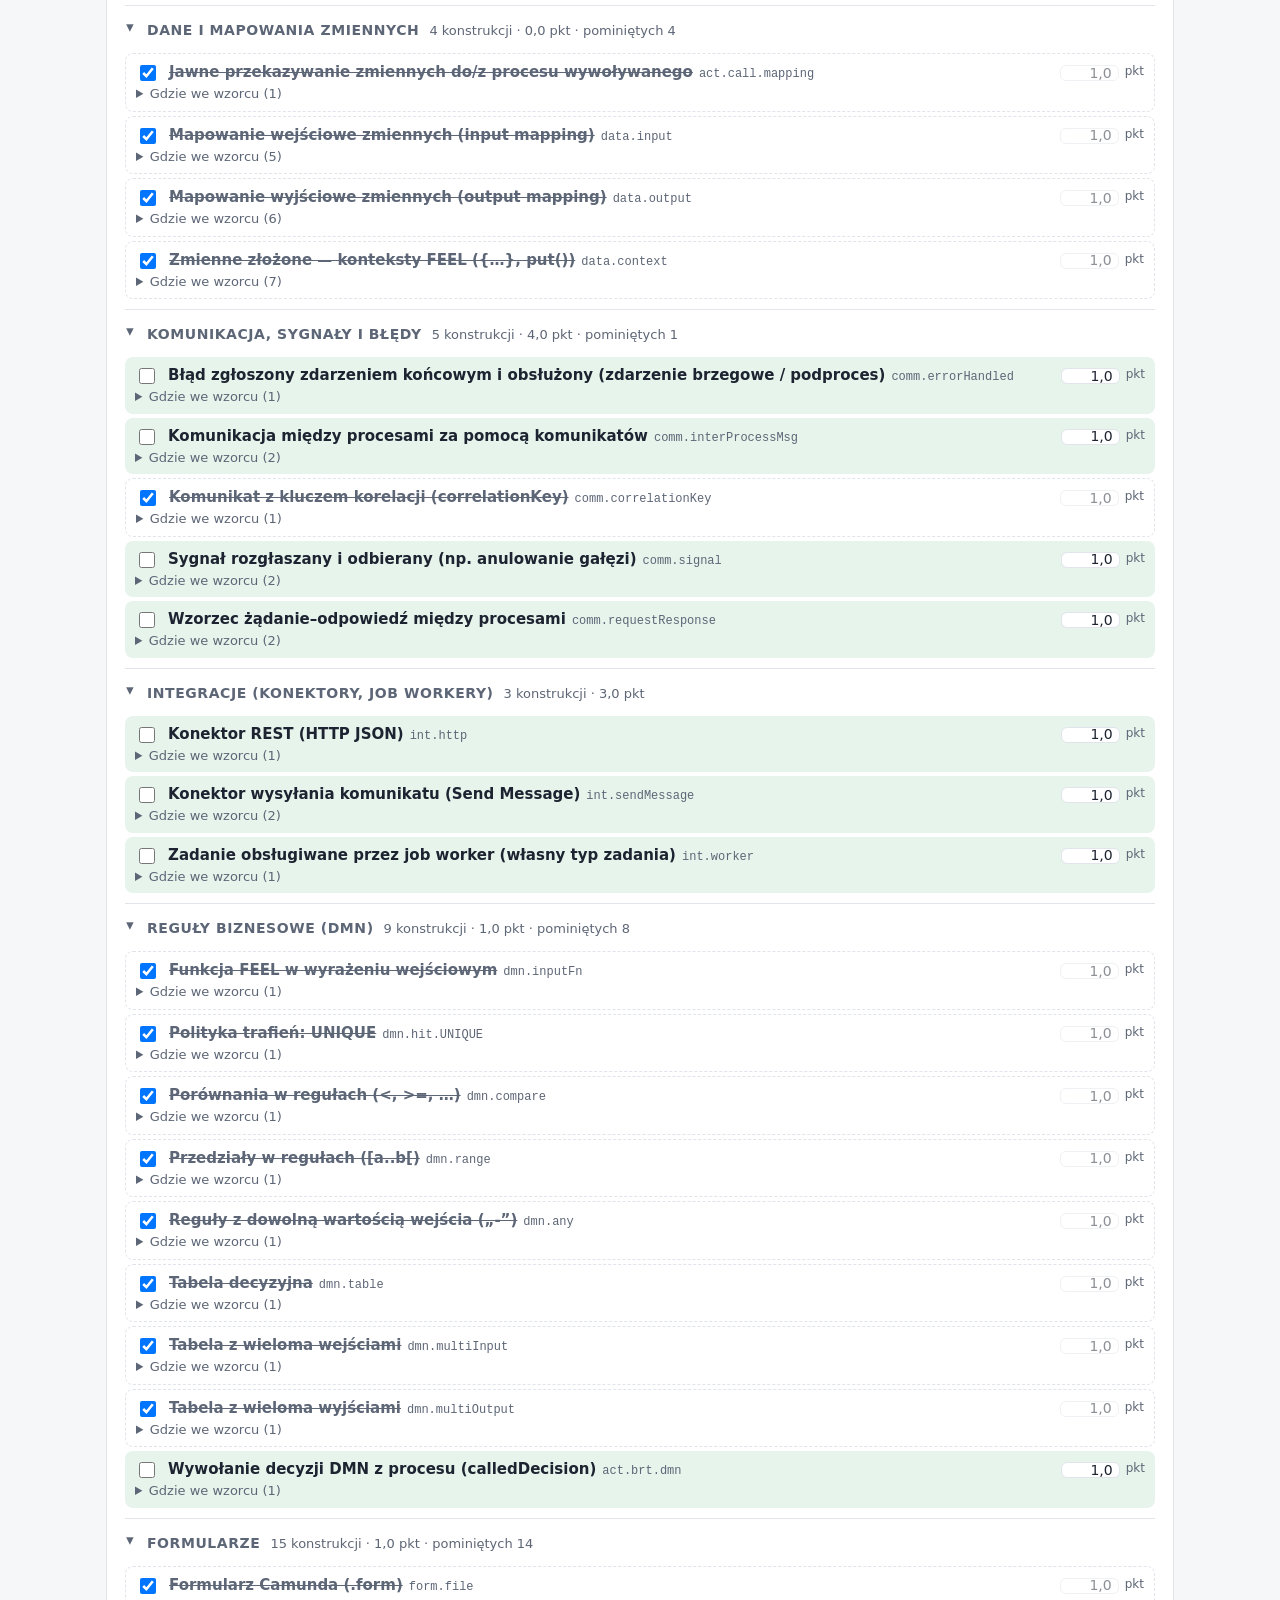
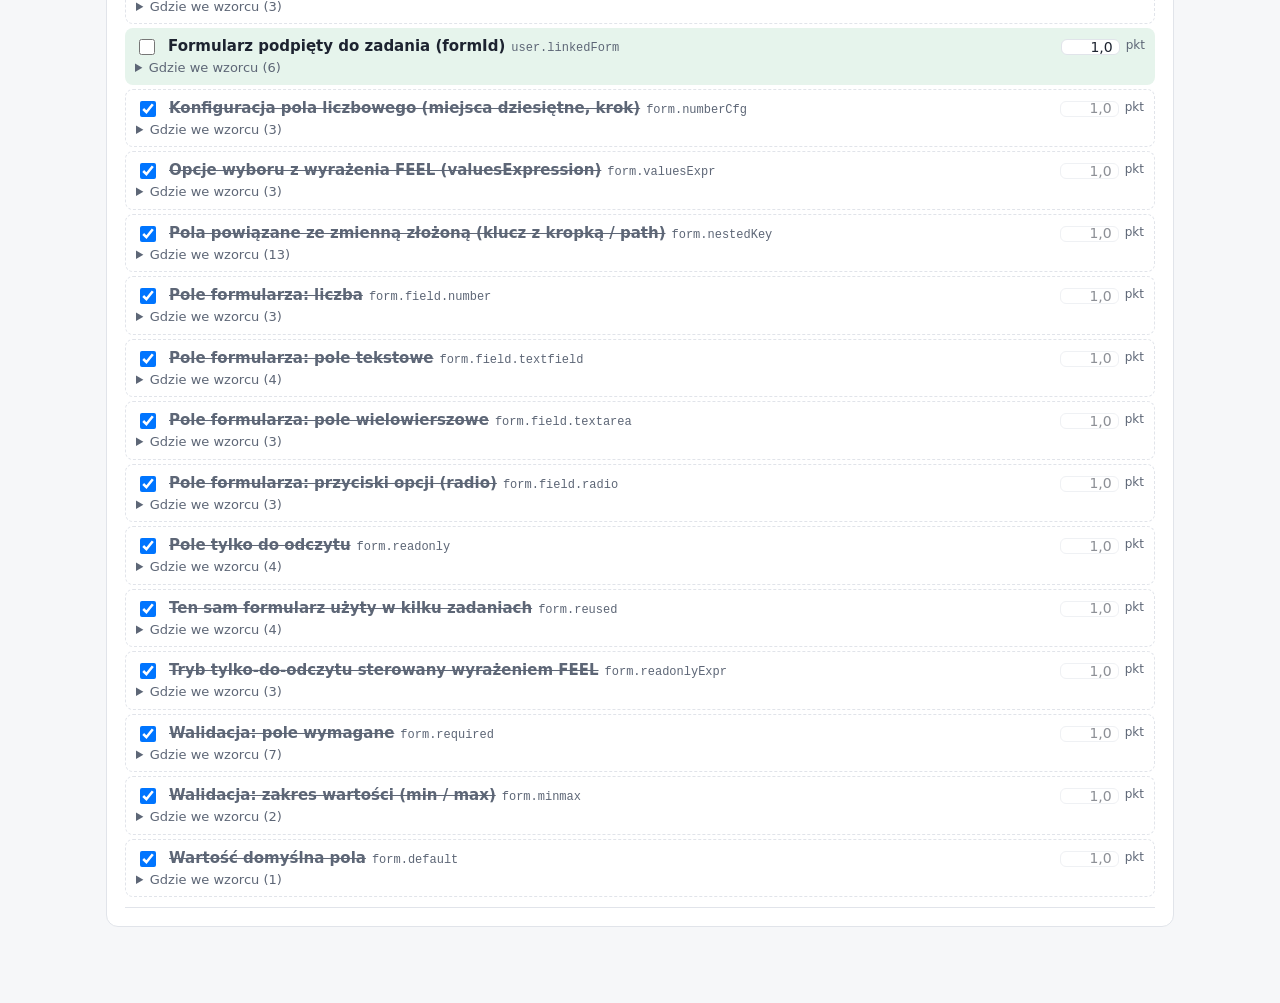
==== commit 8c3a461e: "punkty zamiast wag, punkty za konstrukcje dodatkowe i pokrycie testami - wagi przemianowane na punkt" ====
--- a/ewaluacja/edytor-wzorca.html
+++ b/ewaluacja/edytor-wzorca.html
@@ -63,13 +63,24 @@
   </section>
 
   <section class="card">
+    <h2>Pokrycie testami</h2>
+    <div class="row">
+      <label for="testyPkt">Maksymalne punkty za pokrycie testami</label>
+      <span class="pktbox"><input type="text" class="pkt" id="testyPkt" value="0,0" inputmode="decimal" maxlength="4"
+        title="Punkty w formacie 99,9 (0,0–99,9); 0,0 = testy nie są punktowane"><label for="testyPkt">pkt</label></span>
+    </div>
+    <p class="muted">Student otrzymuje: maksymalne punkty × pokrycie testami (%), wpisywane na stronie ewaluacji.
+      Te punkty doliczają się także do sumy punktów wzorca. 0,0 = testy nie są punktowane.</p>
+  </section>
+
+  <section class="card">
     <h2>Konstrukcje wzorca</h2>
     <div class="row" style="margin-bottom:6px">
       <button type="button" id="btnNone">Uwzględnij wszystkie</button>
       <button type="button" id="btnAll">Pomiń wszystkie</button>
       <button type="button" id="btnExpand">Rozwiń grupy</button>
       <button type="button" id="btnCollapse">Zwiń grupy</button>
-      <span class="muted">Zaznaczone pole = konstrukcja pomijana. Waga w formacie 99,9 (0,0–99,9, domyślnie 1,0) — pokrycie liczone jest jako suma wag obecnych konstrukcji do sumy wag wszystkich liczonych.</span>
+      <span class="muted">Zaznaczone pole = konstrukcja pomijana. Punkty w formacie 99,9 (0,0–99,9, domyślnie 1,0) — wynik studenta to suma punktów za obecne konstrukcje (plus punkty przyznane za dodatkowe) do sumy punktów wszystkich liczonych.</span>
     </div>
     <div id="stale"></div>
     <div id="features"></div>
--- a/ewaluacja/style.css
+++ b/ewaluacja/style.css
@@ -85,13 +85,16 @@
   details.fgroup > summary h3 { margin: 10px 0 4px; }
   details.fgroup .ginfo { color: var(--muted); font-size: 13px; }
   @media print { details.fgroup > summary::before { display: none; } }
-  /* wagi konstrukcji */
-  .wagabox { display: flex; align-items: center; gap: 6px; flex: none; font-size: 12px; color: var(--muted); }
-  .wagabox input.waga { width: 4.2em; font: inherit; font-size: 14px; text-align: right; padding: 2px 6px; border: 1px solid var(--line); border-radius: 6px; background: var(--card); color: var(--text); font-variant-numeric: tabular-nums; }
-  .wagabox input.waga.changed { border-color: var(--accent); color: var(--accent); font-weight: 600; }
-  .wagabox input.waga.invalid { border-color: var(--miss); background: var(--miss-soft); }
-  .wagabox input.waga:disabled { opacity: .5; }
+  /* punkty konstrukcji */
+  .pktbox { display: flex; align-items: center; gap: 6px; flex: none; font-size: 12px; color: var(--muted); }
+  .pktbox input.pkt { width: 4.2em; font: inherit; font-size: 14px; text-align: right; padding: 2px 6px; border: 1px solid var(--line); border-radius: 6px; background: var(--card); color: var(--text); font-variant-numeric: tabular-nums; }
+  .pktbox input.pkt.changed { border-color: var(--accent); color: var(--accent); font-weight: 600; }
+  .pktbox input.pkt.invalid { border-color: var(--miss); background: var(--miss-soft); }
+  .pktbox input.pkt:disabled { opacity: .5; }
   /* długie klucze nie mogą poszerzać strony na wąskich ekranach */
   .feat { grid-template-columns: minmax(0, 1fr); }
   .feat .head label { min-width: 0; overflow-wrap: anywhere; }
   .feat .key { overflow-wrap: anywhere; }
+  .feat .head .pktbox { margin-left: auto; }
+  .feat.extra .head { align-items: center; }
+  .badge.pkt { background: var(--accent-soft); color: var(--accent); }
